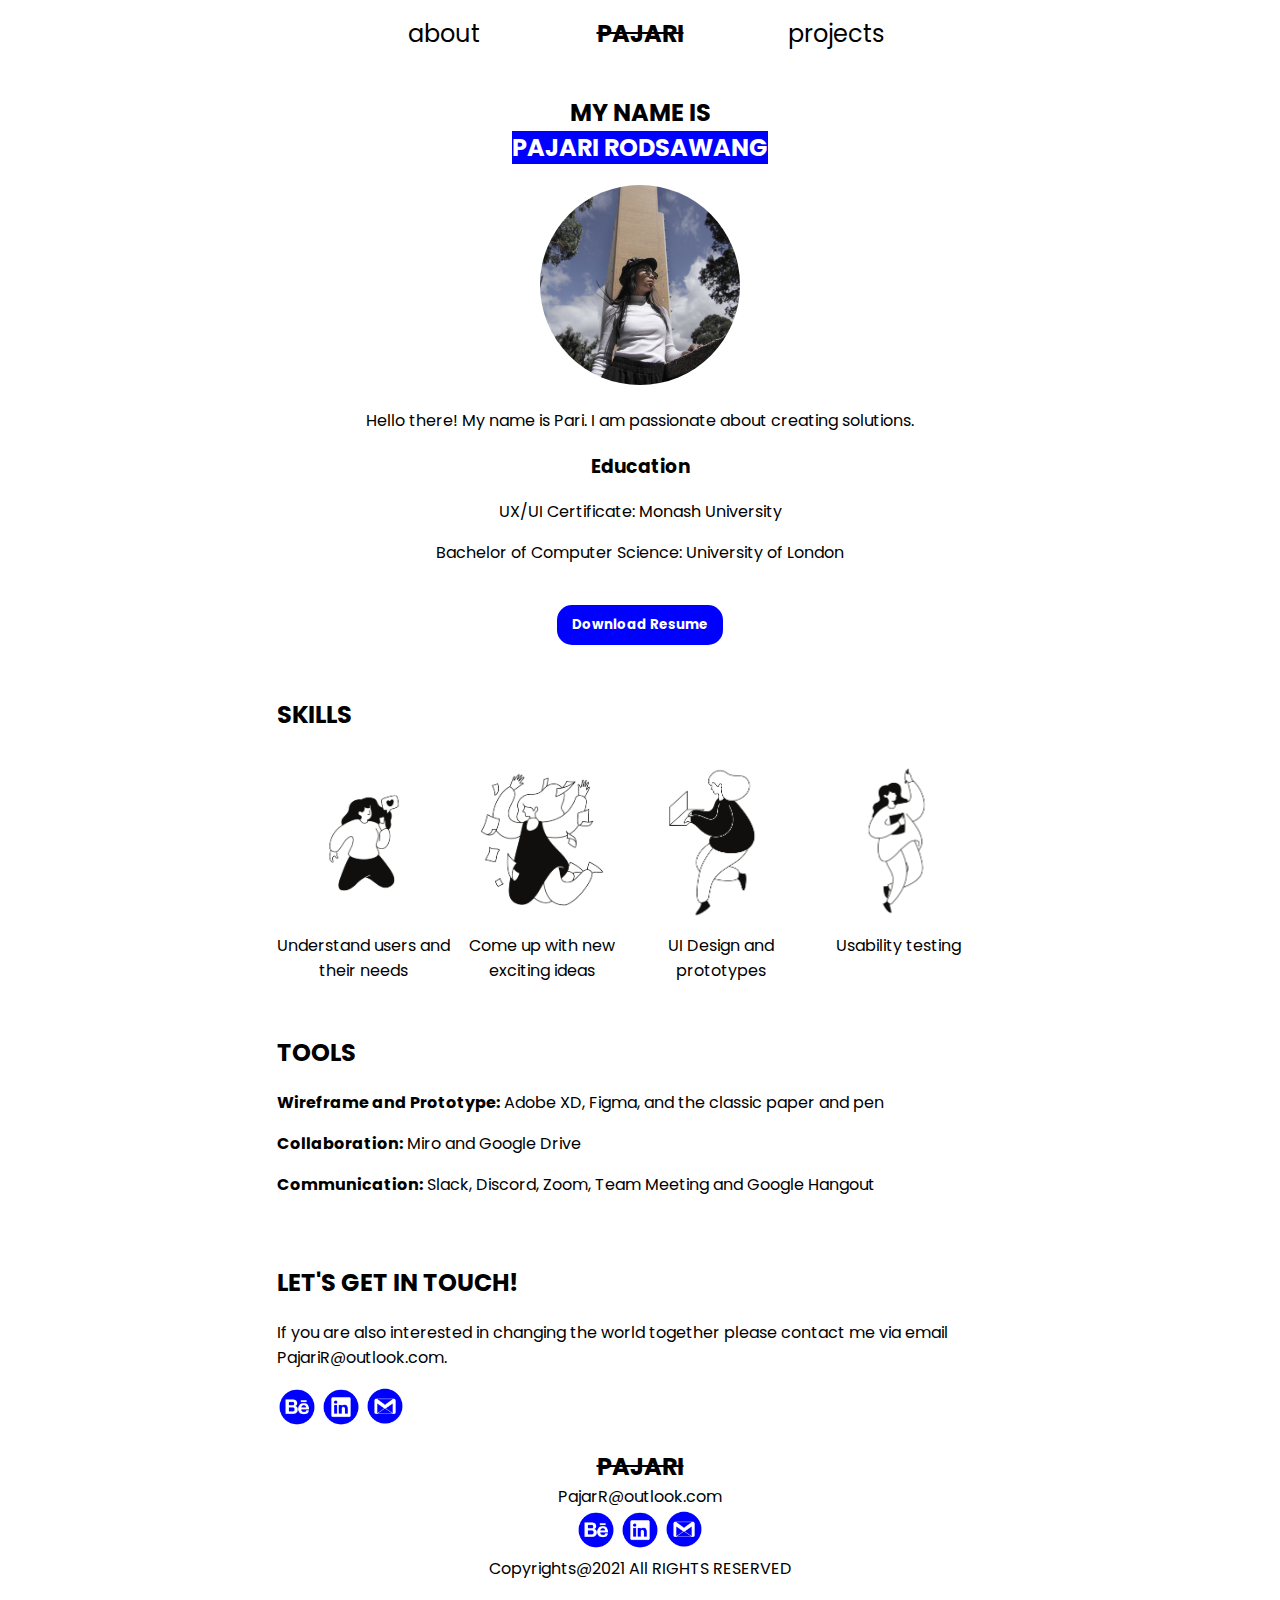
==== about.html @ 6a2b577c "Commit from HW18 folders" ====
<!DOCTYPE html>
<html>
    <head>
        <link rel="preconnect" href="https://fonts.gstatic.com">
        <link href="https://fonts.googleapis.com/css2?family=Poppins:ital,wght@0,100;0,200;0,300;0,400;0,500;0,600;0,700;0,800;1,100;1,200;1,300;1,400;1,500;1,600;1,700;1,800&family=Righteous&display=swap" rel="stylesheet">
        <link href="style.css" rel="stylesheet" type="text/css">
    <title>Who's Pajari?</title>
    </head>

    <body>
    
    <!--Navigation-->
    <nav>
        <!--Main navigation-->
        <div>
            <div class = "navItems">
                <a href="about.html">about</a>
            </div>
            <div class = "navItems">
                <a href="index.html" class = "logo">PAJARI</a>
            </div>
            <div class = "navItems">
                <a href="projects.html">projects</a>
            </div>
        </div>
    </nav>

    <!--About-->
    <section class = "aboutContent">
        <h2>MY NAME IS <br><mark>PAJARI RODSAWANG</mark></h2>
        <img src ="assets/hero.jpg" class = "aboutImage "><br>
        <p>Hello there! My name is Pari. I am passionate about creating solutions.</p>
        <h3>Education</h3>
        <p>UX/UI Certificate: Monash University</p>
        <p>Bachelor of Computer Science: University of London</p>
        <button type="button">Download Resume</button>
    </section>

    <!--Skills-->
    <section>
        <h2>SKILLS</h2>
        <div class = "skill">
            <div class = "skillContent">
                <img src = "assets/skill1.png" class = "skillImage">
                <p1>Understand users and their needs</p1>
            </div>
            <div class = "skillContent">
                <img src = "assets/skill2.png"class = "skillImage">
                <p1>Come up with new exciting ideas</p1>
            </div>
            <div class = "skillContent">
                <img src = "assets/skill3.png"class = "skillImage">
                <p1>UI Design and prototypes</p1>
            </div>
            <div class = "skillContent">
                <img src = "assets/skill4.png"class = "skillImage">
                <p1>Usability testing </p1>
            </div>
        </div>
    </section>

    <!--Tools-->
    <section>
        <h2>TOOLS</h2>
        <p><b>Wireframe and Prototype:</b> Adobe XD, Figma, and the classic paper and pen</p>
        <p><b>Collaboration:</b> Miro and Google Drive</p>
        <p><b>Communication:</b> Slack, Discord, Zoom, Team Meeting and Google Hangout</p>
    </section>

    
    <!--Contact-->
    <section>
        <h2>LET'S GET IN TOUCH!</h2>
        <p> If you are also interested in changing the world together please contact me via email PajariR@outlook.com.</p>
        <!--Socials-->
        <div>
            <a href=""><img src = "assets/Behance.png" class = "social"></a>
            <a href=""><img src = "assets/LinkedIn.png" class = "social"></a>
            <a href=""><img src = "assets/Email.png" class = "social"></a>
        </div>
    </section>

    <!--Footer-->
    <footer>
        <a href="" class = "logo">PAJARI</a><br>
        <p1>PajarR@outlook.com</p1><br>
        <!--Socials-->
        <div>
            <a href=""><img src = "assets/Behance.png" class = "social"></a>
            <a href=""><img src = "assets/LinkedIn.png" class = "social"></a>
            <a href=""><img src = "assets/Email.png" class = "social"></a>
        </div>
        <p1>Copyrights@2021 All RIGHTS RESERVED</p1>
    </footer>
    </body>
</html>
---- style.css ----
body{
    font-family: 'Poppins', sans-serif;
}

nav{
    /*font-family: 'Righteous', cursive;*/
    font-size: 24px;
    text-align: center;
    padding-top: 8px;
    padding-bottom: 8px;
    /*animation: article-load 300ms ease-in;*/
}

h2{
    display: block;
}
a{
    color: black;
    text-decoration: none;
}

a:hover{
    color: blue;
}

mark{
    color: white;
    background-color: blue;
}

section{
    margin-left: 20%;
    margin-right: 20%;
    margin-bottom: 0px;
    padding: 16px;
    animation: article-load 300ms ease-in;
}

button{
    background-color: blue;
    border: none;
    color: white;
    font-weight: bold;
    padding: 10px 15px;
    font-family: 'Poppins', sans-serif;
    margin-top: 24px;
    border-radius: 15px;
}

button:hover{
    background-color:rgb(0, 81, 255);
    border: none;
    color:white;
    font-weight: bold;
    padding: 10px 15px;
    font-family: 'Poppins', sans-serif;
    margin-top: 24px;
    border-radius: 15px;
}

footer{
    text-align: center;
    margin-bottom: 48px;
}



/*Class*/
/*Navigation Bar*/
.social{
    width: 40px;
}

.navItems{
    display: inline-block;
    text-align: center;
    width: 15%;
}

/*logo*/
.logo{
    text-decoration:line-through;
    font-weight: bold;
    font-size: 24px;
}
/*Hero*/
.heroImage{
    object-fit: cover;
    width: 320px;
}

.hero-grid-container{
    display: grid;
    grid-template-columns: 1fr 1fr 1fr;
    grid-template-rows: 1fr;
    grid-template-areas: "picture content content";
    align-items: baseline;
}

.hero-grid-picture{
    display: flex;
    flex-wrap: nowrap;
    flex: 100%;
    grid-area: picture;
    align-self: center;
}

.hero-grid-content{
    grid-area: content;
    margin-left: 24px;
    align-self: center;
    font-size: 18px;
}

/*skill*/
.skill{
    align-items: center;
}
.skillContent{
    width: 24%;
    display: inline-block;
    text-align: center;
    vertical-align: top;
}

.skillImage{
    width: 100%;
    height: 100%;
}

/*projects*/
.projectContent{
    width: 48%;
    height: 48%;
    display: inline-block;
}

.projectImage{
    width: 100%;
}

/*ABOUT PAGE*/
.aboutContent{
    text-align: center;
    align-items: center;
}
.aboutImage{
    width: 200px;
    border-radius: 50%;
}

/*PROJECT PAGE*/
.project{
  item-align: center;  
}

.center{
    text-align: center;
    align-items: center;
}
@media only screen and (max-width: 1040px) and (min-width: 600px){
    section{
        margin-left: 10%;
        margin-right: 10%;
    }
}


@media only screen and (max-width: 600px){
    /*Elements*/
    body{
        font-size: 16px;
    }
    section{
        margin-left: 10%;
        margin-right: 10%;
        margin-bottom: 0px;
        margin-bottom: 0px;
        padding: 0px;
    }
    footer{
        text-align: center;
        margin-bottom: 24px;
    }
    /*Navigation*/
    nav{
        /*font-family: 'Righteous', cursive;*/
        text-align: center;
        padding-top: 8px;
        padding-bottom: 16px;
    }
    .navItems{
        width: 25%;
    }


    /*Hero*/
    .heroImage{
        width: 100%;
    }

    .hero-grid-container{
        display: block;
    }

    .hero-grid-content{
        margin-left: 0px;
        align-self: center;
        font-size: 18px;
    }

    /*skill*/
    .skillContent{
        width: 48%;
    }

    /*projects*/
    .projectContent{
        width: 100%;
    }
}

@keyframes nav-load {
    0% {
      transform: translateY(-100%);
    }
  
    100% {
      transform: translateY(0);
    }
  }
  
  @keyframes article-load {
    0% {
      transform: translateY(-20px);
      opacity: 0;
    }
  
    100% {
      transform: translateY(0px);
      opacity: 1;
    }
  }
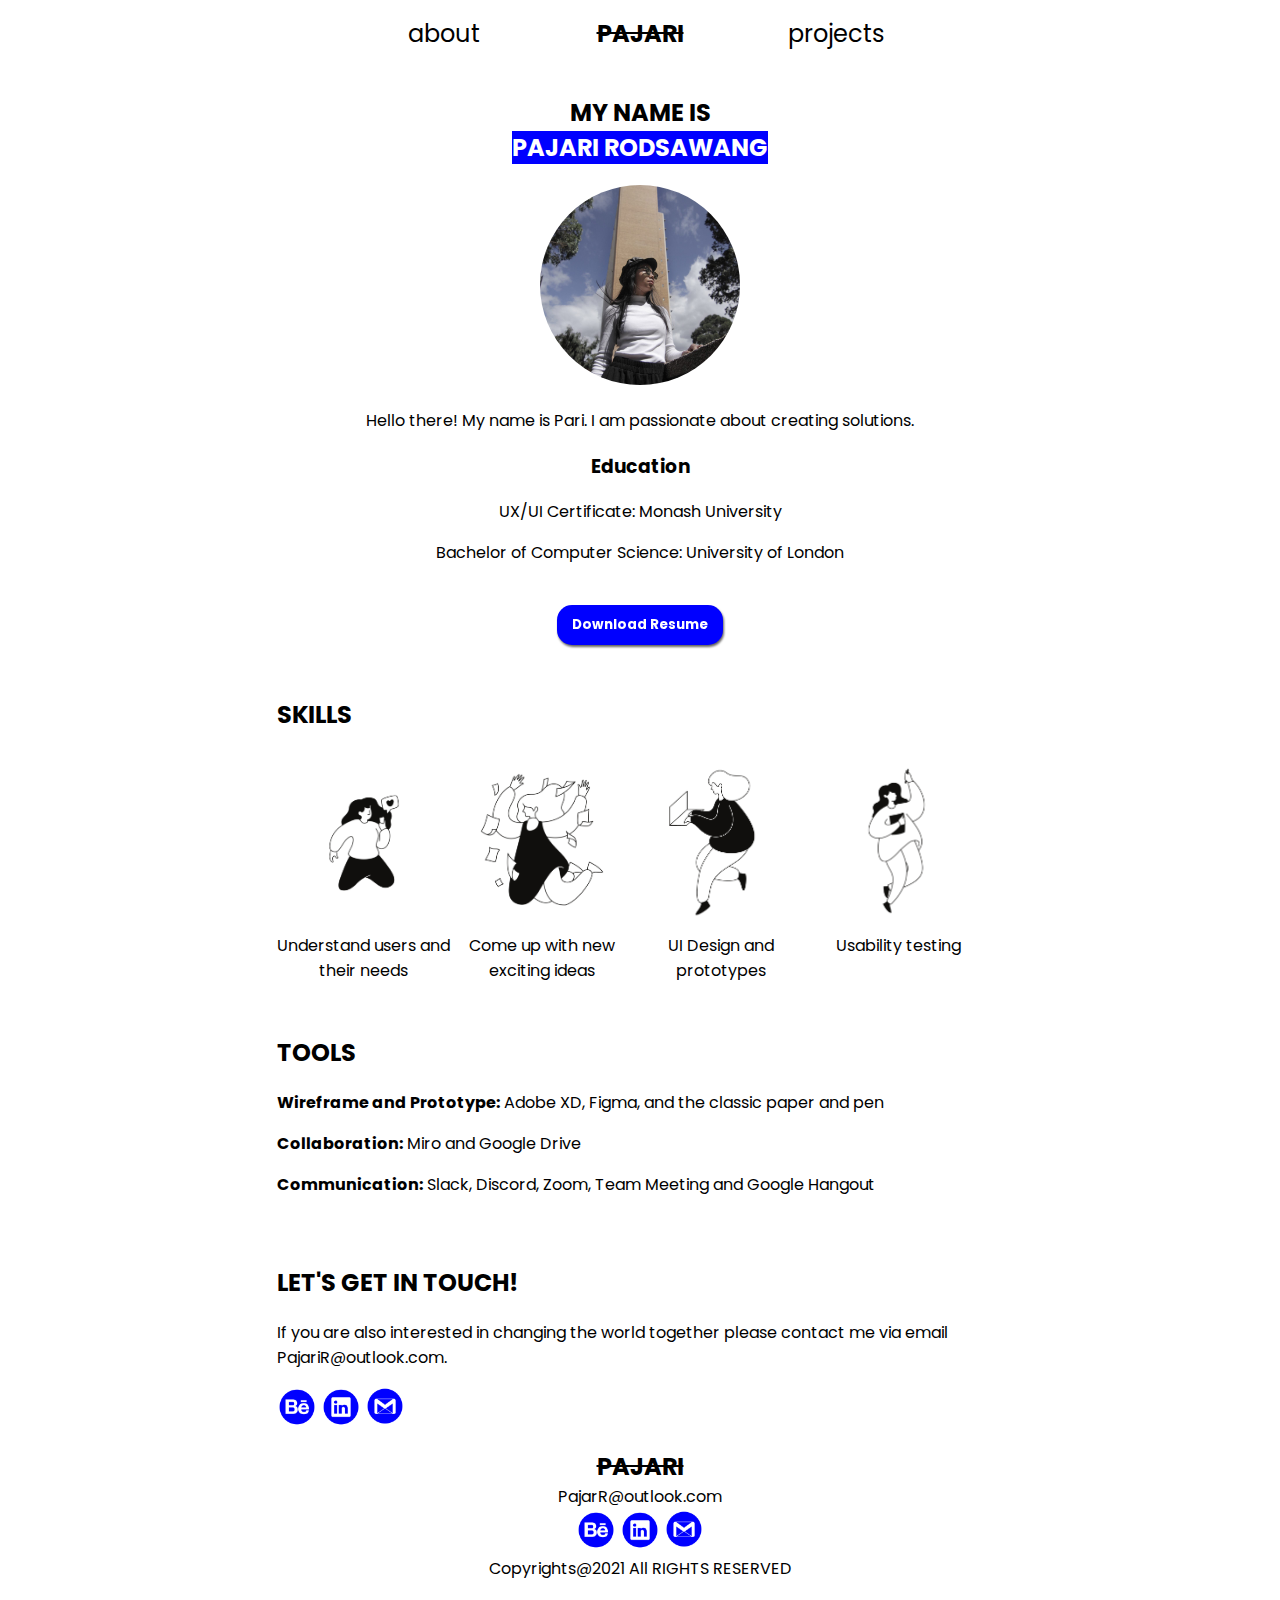
==== commit 5ae16ac0: "JS Code (Home)" ====
--- a/about.html
+++ b/about.html
@@ -4,6 +4,8 @@
         <link rel="preconnect" href="https://fonts.gstatic.com">
         <link href="https://fonts.googleapis.com/css2?family=Poppins:ital,wght@0,100;0,200;0,300;0,400;0,500;0,600;0,700;0,800;1,100;1,200;1,300;1,400;1,500;1,600;1,700;1,800&family=Righteous&display=swap" rel="stylesheet">
         <link href="style.css" rel="stylesheet" type="text/css">
+        <script src="https://ajax.googleapis.com/ajax/libs/jquery/3.5.1/jquery.min.js"></script>
+        <script src="index.js"></script>
     <title>Who's Pajari?</title>
     </head>
 
@@ -16,8 +18,9 @@
             <div class = "navItems">
                 <a href="about.html">about</a>
             </div>
-            <div class = "navItems">
-                <a href="index.html" class = "logo">PAJARI</a>
+            <div class = "navItems logoHome">
+                <a href="index.html" class = "logo pajari" id ='pajari'>PAJARI</a>
+                <a href='index.html' class = 'home homeIcon'><img src ='assets/home.png' width = '26px'>Home</a>
             </div>
             <div class = "navItems">
                 <a href="projects.html">projects</a>
--- a/style.css
+++ b/style.css
@@ -1,3 +1,6 @@
+html{
+    scroll-behavior: smooth;
+}
 body{
     font-family: 'Poppins', sans-serif;
 }
@@ -45,6 +48,7 @@
     font-family: 'Poppins', sans-serif;
     margin-top: 24px;
     border-radius: 15px;
+    filter: drop-shadow(1px 2px 1px #636161);
 }
 
 button:hover{
@@ -83,10 +87,19 @@
     font-weight: bold;
     font-size: 24px;
 }
+.pajari{
+    display: inline-block;
+}
+
+.homeIcon{
+    display: none;
+}
 /*Hero*/
 .heroImage{
     object-fit: cover;
     width: 320px;
+    filter: drop-shadow(3px 3px 3px #636161);
+    cursor: url('assets/cursorHi.png'), auto;
 }
 
 .hero-grid-container{
